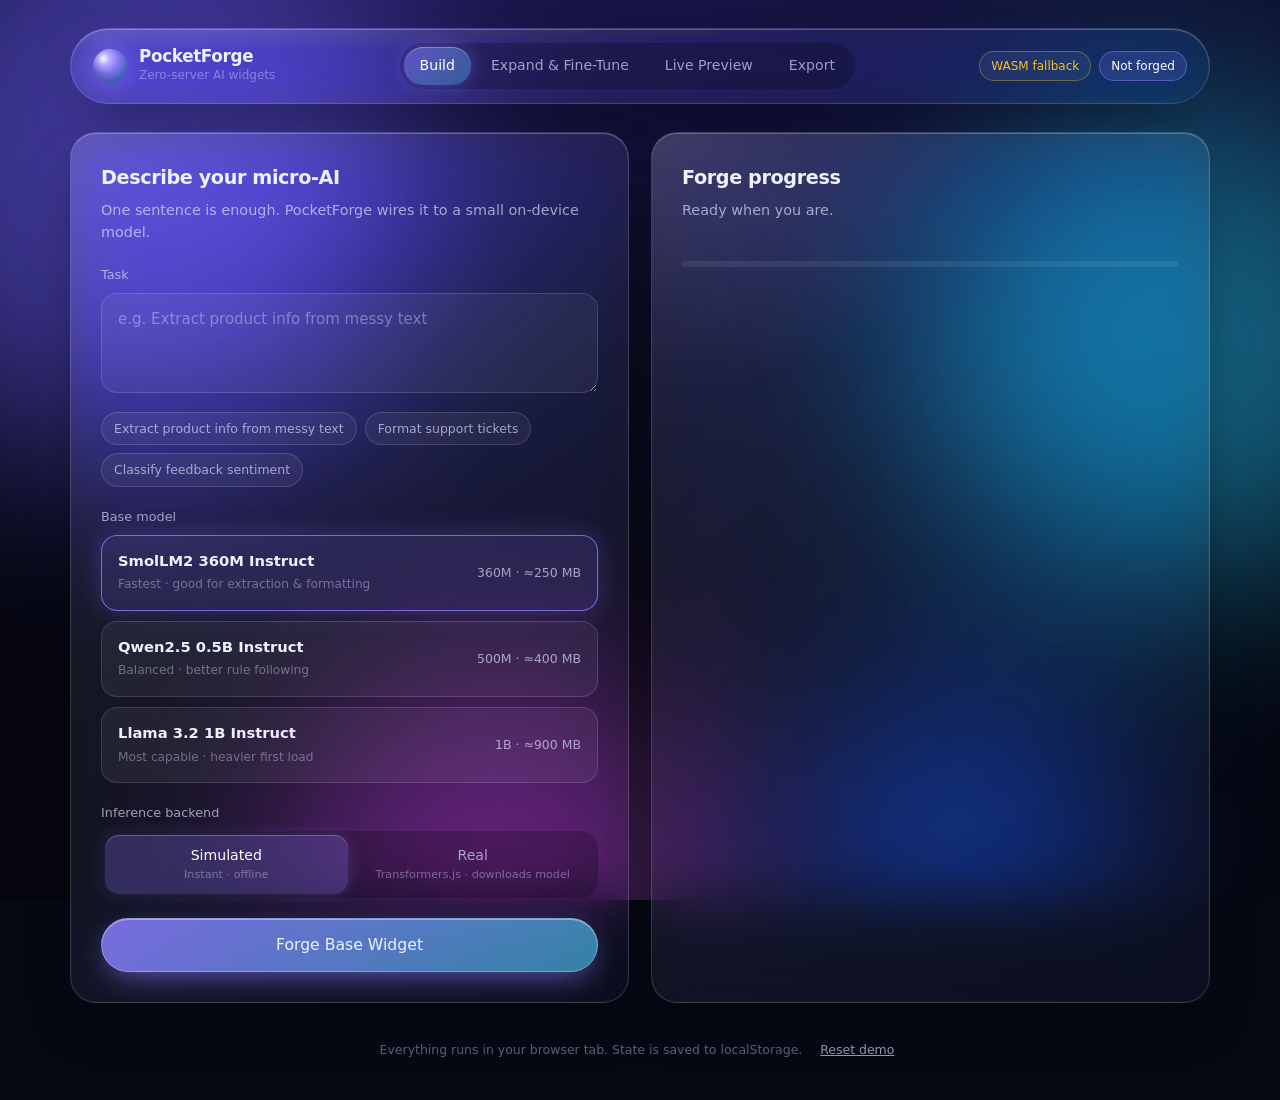
==== index.html @ ac2bffb1 "Auto-teach starter packs, self-test harness and refine loop Co-Authored-By: Claude Sonnet 5.5 <norep" ====
<!doctype html>
<html lang="en">
<head>
  <meta charset="utf-8">
  <meta name="viewport" content="width=device-width, initial-scale=1">
  <title>PocketForge</title>
  <meta name="description" content="Forge tiny in-browser AI widgets. No server, no API keys.">
  <link rel="stylesheet" href="styles.css">
</head>
<body>
  <!-- Ambient liquid background (pure CSS, sits behind every glass panel) -->
  <div class="ambient" aria-hidden="true"><i></i><i></i><i></i><i></i></div>

  <div class="shell">
    <!-- ───────────── Header ───────────── -->
    <header class="topbar glass">
      <div class="brand">
        <span class="orb" aria-hidden="true"></span>
        <div>
          <h1>PocketForge</h1>
          <p>Zero-server AI widgets</p>
        </div>
      </div>

      <nav class="tabs" role="tablist" aria-label="Sections">
        <button role="tab" data-tab="build"   aria-selected="true">Build</button>
        <button role="tab" data-tab="expand"  aria-selected="false">Expand &amp; Fine-Tune</button>
        <button role="tab" data-tab="preview" aria-selected="false">Live Preview</button>
        <button role="tab" data-tab="export"  aria-selected="false">Export</button>
      </nav>

      <div class="status">
        <span class="chip" id="hw-chip" title="Detected inference hardware">Detecting…</span>
        <span class="chip chip-ver" id="ver-chip">Not forged</span>
      </div>
    </header>

    <main>
      <!-- ───────────── 1 · BUILD ───────────── -->
      <section id="tab-build" class="panel" role="tabpanel">
        <div class="grid two">
          <div class="glass card">
            <h2>Describe your micro-AI</h2>
            <p class="sub">One sentence is enough. PocketForge wires it to a small on-device model.</p>

            <label class="field">
              <span>Task</span>
              <textarea id="task" rows="3" placeholder="e.g. Extract product info from messy text"></textarea>
            </label>
            <div class="chips" id="task-presets"></div>

            <div class="field">
              <span>Base model</span>
              <div class="model-list" id="model-list"></div>
            </div>

            <div class="field">
              <span>Inference backend</span>
              <div class="seg" id="backend-seg" role="radiogroup" aria-label="Inference backend">
                <button role="radio" data-backend="sim">Simulated<small>Instant · offline</small></button>
                <button role="radio" data-backend="real">Real<small>Transformers.js · downloads model</small></button>
              </div>
            </div>

            <button class="btn primary big" id="forge-btn">Forge Base Widget</button>
          </div>

          <div class="glass card">
            <h2>Forge progress</h2>
            <p class="sub" id="forge-sub">Ready when you are.</p>
            <ol class="steps" id="forge-steps"></ol>
            <div class="bar" aria-hidden="true"><i id="forge-bar"></i></div>
            <pre class="log" id="forge-log" aria-live="polite"></pre>
          </div>
        </div>
      </section>

      <!-- ───────────── 2 · EXPAND ───────────── -->
      <section id="tab-expand" class="panel" role="tabpanel" hidden>
        <div class="grid two">
          <div class="glass card">
            <h2>Expand &amp; Fine-Tune Model</h2>
            <p class="sub">Teach your widget new behavior. Your data is genuinely used: as learned patterns in Simulated mode, and as few-shot context in Real mode.</p>

            <label class="field">
              <span>Training examples <em>one per line: <code>input =&gt; output</code>, or paste a JSON array</em></span>
              <textarea id="ex-text" rows="6" placeholder="Order #4821 broke on arrival, please refund =&gt; {&quot;priority&quot;:&quot;high&quot;,&quot;category&quot;:&quot;billing&quot;}"></textarea>
            </label>

            <div class="row">
              <label class="btn ghost" for="ex-file">Upload JSON / CSV</label>
              <input id="ex-file" type="file" accept=".json,.csv,.txt" hidden>
              <button class="btn ghost" id="ex-sample">Insert sample</button>
            </div>

            <label class="field">
              <span>Behavior rules <em>one per line</em></span>
              <textarea id="rules-text" rows="3" placeholder="Always include a confidence score&#10;Redact phone numbers"></textarea>
            </label>
            <p class="hint">Simulated mode understands: <em>bullet/list</em>, <em>uppercase</em>, <em>compact</em>, <em>redact</em>, <em>confidence</em>. Real mode reads any plain-English rule.</p>

            <button class="btn primary big" id="patch-btn">Update &amp; Patch Model</button>
            <p class="hint" id="patch-lock" hidden>Forge a base widget first.</p>
          </div>

          <div class="stack">
            <div class="glass card">
              <h2>Patch progress</h2>
              <ol class="steps" id="patch-steps"></ol>
              <div class="loss">
                <div class="loss-head"><span>Adapter loss</span><em>simulated</em></div>
                <svg viewBox="0 0 300 70" preserveAspectRatio="none" aria-hidden="true">
                  <defs><linearGradient id="lg" x1="0" x2="1"><stop offset="0" stop-color="#8b7bff"/><stop offset="1" stop-color="#4fd1ff"/></linearGradient></defs>
                  <polyline id="loss-line" fill="none" stroke="url(#lg)" stroke-width="2" stroke-linecap="round" stroke-linejoin="round" points=""/>
                </svg>
              </div>
            </div>

            <div class="glass card">
              <div class="card-head">
                <div><h2>Self-test</h2><p class="sub" id="test-sub">Forge a widget to run tests.</p></div>
                <button class="btn ghost" id="test-btn">Run tests</button>
              </div>
              <div class="score"><b id="score-num">—</b><div class="bar"><i id="score-bar"></i></div></div>
              <ul class="list tests" id="test-list"></ul>
              <button class="btn ghost" id="fix-btn" hidden>Copy failures into examples</button>
            </div>

            <div class="glass card">
              <h2>Bundle knowledge</h2>
              <div class="counts"><div><b id="n-ex">0</b><span>examples</span></div><div><b id="n-rules">0</b><span>rules</span></div><div><b id="n-ver">—</b><span>version</span></div></div>
              <ul class="list" id="knowledge-list"></ul>
              <h3>Version history</h3>
              <ul class="list history" id="history-list"></ul>
            </div>
          </div>
        </div>
      </section>

      <!-- ───────────── 3 · PREVIEW ───────────── -->
      <section id="tab-preview" class="panel" role="tabpanel" hidden>
        <div class="glass chat">
          <div class="chat-head">
            <div>
              <h2>Live preview</h2>
              <p class="sub" id="chat-sub">Forge a widget to start testing.</p>
            </div>
            <div class="seg small" id="run-as" role="radiogroup" aria-label="Model version to run">
              <button role="radio" data-as="current" aria-checked="true">Current</button>
              <button role="radio" data-as="base" aria-checked="false">Untrained</button>
            </div>
          </div>
          <div class="msgs" id="msgs" aria-live="polite"></div>
          <div class="chips" id="sample-inputs"></div>
          <form class="composer" id="composer">
            <textarea id="chat-input" rows="2" placeholder="Paste some input…"></textarea>
            <button class="btn primary" id="send-btn" type="submit">Run</button>
          </form>
        </div>
      </section>

      <!-- ───────────── 4 · EXPORT ───────────── -->
      <section id="tab-export" class="panel" role="tabpanel" hidden>
        <div class="grid two wide-left">
          <div class="glass card">
            <div class="card-head">
              <div><h2>Embed snippet</h2><p class="sub">Paste into any HTML page. Self-contained, no build step.</p></div>
              <button class="btn ghost" id="copy-btn">Copy</button>
            </div>
            <pre class="code"><code id="snippet">Forge a widget to generate your snippet.</code></pre>
          </div>

          <div class="stack">
            <div class="glass card">
              <h2>Fallback router</h2>
              <p class="sub">Picked at runtime, in this order.</p>
              <ol class="route">
                <li><b>WebGPU</b><span>q4 weights · fastest</span></li>
                <li><b>WASM (CPU)</b><span>q8 weights · works everywhere modern</span></li>
                <li><b>Rule fallback</b><span>nearest-example match · no model</span></li>
              </ol>
            </div>
            <div class="glass card">
              <h2>Download assets</h2>
              <div class="dl">
                <button class="btn ghost" data-dl="manifest">Bundle manifest <small>.json</small></button>
                <button class="btn ghost" data-dl="adapter">Adapter shard <small>.json</small></button>
                <button class="btn ghost" data-dl="widget">Standalone widget <small>.html</small></button>
              </div>
              <h3>Base model (.onnx)</h3>
              <p class="hint" id="onnx-note">The ONNX weights are hundreds of MB and live on Hugging Face, so this demo links them instead of faking a file.</p>
              <pre class="code small"><code id="onnx-cmd"></code></pre>
              <a class="link" id="onnx-link" target="_blank" rel="noopener">Browse model files ↗</a>
            </div>
          </div>
        </div>
      </section>
    </main>

    <footer class="foot">Everything runs in your browser tab. State is saved to localStorage.
      <button class="linkbtn" id="reset-btn">Reset demo</button></footer>
  </div>

  <div class="toasts" id="toasts" aria-live="polite"></div>

  <!-- Classic scripts (not ES modules) so the page also works when opened via file:// -->
  <script src="js/store.js"></script>
  <script src="js/models.js"></script>
  <script src="js/engine.js"></script>
  <script src="js/starter.js"></script>
  <script src="js/tester.js"></script>
  <script src="js/trainer.js"></script>
  <script src="js/exporter.js"></script>
  <script src="js/ui.js"></script>
</body>
</html>
---- styles.css ----
/* ==========================================================================
   PocketForge · Liquid Glass theme
   Layers: ambient gradient blobs → glass panels (blur + specular edge) → content
   ========================================================================== */
:root{
  --bg:#060814; --text:#eef0ff; --muted:rgba(226,230,255,.66); --faint:rgba(226,230,255,.4);
  --stroke:rgba(255,255,255,.14); --field:rgba(255,255,255,.055);
  --accent:#8b7bff; --accent2:#4fd1ff; --ok:#5eead4; --warn:#fbbf24; --danger:#fb7185;
  --r:26px; --ease:cubic-bezier(.2,.8,.2,1);
}
*{box-sizing:border-box;margin:0}
html{color-scheme:dark}
body{
  font:15px/1.55 Inter,ui-sans-serif,system-ui,-apple-system,"Segoe UI",Roboto,sans-serif;
  color:var(--text);background:var(--bg);min-height:100vh;overflow-x:hidden;-webkit-font-smoothing:antialiased;
}
h1,h2,h3{font-weight:600;letter-spacing:-.02em}
h2{font-size:1.2rem}
h3{font-size:.8rem;text-transform:uppercase;letter-spacing:.08em;color:var(--faint);margin:22px 0 10px;font-weight:600}
code{font-family:ui-monospace,SFMono-Regular,Menlo,Consolas,monospace;font-size:.85em}
[hidden]{display:none!important}

/* ── Ambient background ───────────────────────────────────────────────── */
.ambient{position:fixed;inset:0;z-index:-1;overflow:hidden;
  background:radial-gradient(120% 90% at 50% -10%,#1b1650 0%,#0a0c22 55%,#05060f 100%)}
.ambient i{position:absolute;border-radius:50%;filter:blur(100px);opacity:.5;animation:drift 28s ease-in-out infinite alternate}
.ambient i:nth-child(1){width:46vmax;height:46vmax;left:-12vmax;top:-10vmax;background:#6d5dfc}
.ambient i:nth-child(2){width:38vmax;height:38vmax;right:-10vmax;top:8vmax;background:#1fb6e0;animation-delay:-8s}
.ambient i:nth-child(3){width:34vmax;height:34vmax;left:22vw;bottom:-16vmax;background:#c04fd6;animation-delay:-15s;opacity:.38}
.ambient i:nth-child(4){width:26vmax;height:26vmax;right:12vw;bottom:-8vmax;background:#2f6bff;animation-delay:-21s;opacity:.35}
@keyframes drift{to{transform:translate3d(6vw,4vh,0) scale(1.12)}}

/* ── Glass primitive ──────────────────────────────────────────────────── */
.glass{
  position:relative;border:1px solid var(--stroke);border-radius:var(--r);
  background:linear-gradient(145deg,rgba(255,255,255,.1),rgba(255,255,255,.03));
  -webkit-backdrop-filter:blur(28px) saturate(170%);backdrop-filter:blur(28px) saturate(170%);
  box-shadow:0 24px 60px -24px rgba(0,0,0,.65),inset 0 1px 0 rgba(255,255,255,.24),inset 0 0 0 1px rgba(255,255,255,.025);
}
.glass::before{ /* soft specular highlight on the top-left edge */
  content:"";position:absolute;inset:0;border-radius:inherit;pointer-events:none;
  background:radial-gradient(120% 55% at 0% 0%,rgba(255,255,255,.1),transparent 55%);
}

/* ── Layout ───────────────────────────────────────────────────────────── */
.shell{max-width:1180px;margin:0 auto;padding:28px 20px 40px}
.topbar{display:flex;align-items:center;gap:24px;padding:14px 22px;margin-bottom:28px;border-radius:999px;flex-wrap:wrap}
.brand{display:flex;align-items:center;gap:12px}
.brand h1{font-size:1.05rem;line-height:1.1}
.brand p{font-size:.75rem;color:var(--faint)}
.orb{width:34px;height:34px;border-radius:50%;
  background:radial-gradient(circle at 30% 28%,#fff 0,#b9b0ff 18%,#8b7bff 45%,#2a8fd6 100%);
  box-shadow:0 0 24px rgba(139,123,255,.7),inset 0 -6px 12px rgba(0,0,30,.35)}
.tabs{display:flex;gap:4px;padding:4px;border-radius:999px;background:rgba(0,0,0,.22);margin:0 auto}
.tabs button{border:0;background:none;color:var(--muted);padding:8px 16px;border-radius:999px;font:inherit;font-size:.88rem;cursor:pointer;transition:.25s var(--ease);white-space:nowrap}
.tabs button:hover{color:var(--text)}
.tabs button[aria-selected=true]{color:#fff;background:linear-gradient(135deg,rgba(139,123,255,.55),rgba(79,209,255,.35));box-shadow:0 0 18px rgba(139,123,255,.35),inset 0 1px 0 rgba(255,255,255,.3)}
.status{display:flex;gap:8px}
.chip{font-size:.75rem;padding:5px 11px;border-radius:999px;border:1px solid var(--stroke);background:var(--field);color:var(--muted)}
.chip.ok{color:var(--ok);border-color:rgba(94,234,212,.35)}
.chip.warn{color:var(--warn);border-color:rgba(251,191,36,.35)}
.chip-ver{color:#fff;border-color:rgba(139,123,255,.5);background:rgba(139,123,255,.18)}

.panel{animation:rise .5s var(--ease)}
@keyframes rise{from{opacity:0;transform:translateY(10px)}}
.grid{display:grid;gap:22px}
.grid.two{grid-template-columns:repeat(2,minmax(0,1fr))}
.grid>*,.stack>*{min-width:0}
.grid.two.wide-left{grid-template-columns:minmax(0,1.35fr) minmax(0,1fr)}
.stack{display:flex;flex-direction:column;gap:22px}
.card{padding:30px}
.card-head{display:flex;justify-content:space-between;gap:16px;align-items:flex-start;margin-bottom:6px}
.sub{color:var(--muted);font-size:.9rem;margin:6px 0 22px}
.hint{color:var(--faint);font-size:.78rem;margin:-6px 0 18px}
.hint em{font-style:normal;color:var(--muted)}

/* ── Form controls ────────────────────────────────────────────────────── */
.field{display:block;margin-bottom:20px}
.field>span{display:block;font-size:.8rem;font-weight:500;color:var(--muted);margin-bottom:8px}
.field>span em{font-style:normal;color:var(--faint);font-weight:400;margin-left:6px}
textarea,input[type=text]{
  width:100%;resize:vertical;padding:14px 16px;border-radius:16px;border:1px solid var(--stroke);
  background:var(--field);color:var(--text);font:inherit;outline:none;transition:.25s var(--ease)}
textarea::placeholder{color:var(--faint)}
textarea:focus{border-color:rgba(139,123,255,.7);box-shadow:0 0 0 4px rgba(139,123,255,.16),0 0 24px rgba(139,123,255,.2)}
.chips{display:flex;flex-wrap:wrap;gap:8px;margin:-8px 0 20px}
.chips button{border:1px solid var(--stroke);background:var(--field);color:var(--muted);font:inherit;font-size:.78rem;padding:6px 12px;border-radius:999px;cursor:pointer;transition:.2s var(--ease)}
.chips button:hover{color:#fff;border-color:rgba(139,123,255,.6);transform:translateY(-1px)}
.row{display:flex;gap:10px;margin-bottom:20px;flex-wrap:wrap}

.btn{display:inline-flex;align-items:center;justify-content:center;gap:8px;border:1px solid var(--stroke);border-radius:999px;padding:10px 20px;font:inherit;font-size:.9rem;font-weight:500;color:var(--text);cursor:pointer;background:var(--field);transition:.25s var(--ease)}
.btn:hover{transform:translateY(-1px);border-color:rgba(255,255,255,.3)}
.btn:disabled{opacity:.45;cursor:not-allowed;transform:none}
.btn.primary{border-color:rgba(255,255,255,.28);background:linear-gradient(135deg,rgba(139,123,255,.85),rgba(79,209,255,.6));box-shadow:0 10px 30px -8px rgba(139,123,255,.7),inset 0 1px 0 rgba(255,255,255,.4)}
.btn.primary:hover:not(:disabled){box-shadow:0 14px 38px -8px rgba(139,123,255,.9),inset 0 1px 0 rgba(255,255,255,.5)}
.btn.big{width:100%;padding:14px;font-size:.98rem}
.btn small{color:var(--faint);font-size:.75rem}
.linkbtn{background:none;border:0;color:var(--muted);font:inherit;text-decoration:underline;cursor:pointer;margin-left:8px}
.link{color:var(--accent2);font-size:.85rem;text-decoration:none}

/* Model cards (radio-style) */
.model-list{display:grid;gap:10px}
.model{display:flex;justify-content:space-between;gap:12px;align-items:center;text-align:left;padding:14px 16px;border-radius:16px;border:1px solid var(--stroke);background:var(--field);color:inherit;font:inherit;cursor:pointer;transition:.25s var(--ease)}
.model:hover{border-color:rgba(255,255,255,.3)}
.model[aria-checked=true]{border-color:rgba(139,123,255,.8);background:rgba(139,123,255,.14);box-shadow:0 0 24px rgba(139,123,255,.25)}
.model b{display:block;font-weight:600;font-size:.92rem}
.model span{font-size:.76rem;color:var(--faint)}
.model .size{font-size:.78rem;color:var(--muted);white-space:nowrap}

/* Segmented control */
.seg{display:grid;grid-template-columns:1fr 1fr;gap:4px;padding:4px;border-radius:18px;background:rgba(0,0,0,.22)}
.seg button{border:0;background:none;color:var(--muted);padding:10px 12px;border-radius:14px;font:inherit;font-size:.88rem;cursor:pointer;transition:.25s var(--ease);text-align:center}
.seg button small{display:block;font-size:.7rem;color:var(--faint)}
.seg button[aria-checked=true]{color:#fff;background:rgba(139,123,255,.28);box-shadow:inset 0 1px 0 rgba(255,255,255,.25),0 0 16px rgba(139,123,255,.25)}
.seg.small{display:inline-grid;border-radius:999px}.seg.small button{padding:7px 14px;border-radius:999px;font-size:.8rem}

/* ── Stepper / progress visualizer ────────────────────────────────────── */
.steps{list-style:none;padding:0;display:flex;flex-direction:column;gap:4px}
.steps li{display:grid;grid-template-columns:28px 1fr;gap:14px;padding:10px 0;opacity:.45;transition:.4s var(--ease);position:relative}
.steps li::after{content:"";position:absolute;left:13px;top:38px;bottom:-8px;width:2px;background:var(--stroke)}
.steps li:last-child::after{display:none}
.steps .dot{width:28px;height:28px;border-radius:50%;border:1.5px solid var(--stroke);display:grid;place-items:center;font-size:.72rem;color:var(--faint);background:var(--field);position:relative}
.steps b{display:block;font-weight:500;font-size:.92rem}
.steps span{font-size:.78rem;color:var(--faint)}
.steps li.active{opacity:1}
.steps li.active .dot{border-color:transparent;background:conic-gradient(from 0deg,var(--accent),var(--accent2),transparent 70%);animation:spin 1s linear infinite;box-shadow:0 0 18px rgba(139,123,255,.7)}
.steps li.active .dot{font-size:0}
.steps li.active .dot::after{content:"";position:absolute;inset:3px;border-radius:50%;background:#14163a}
.steps li.done{opacity:1}
.steps li.done .dot{background:rgba(94,234,212,.15);border-color:rgba(94,234,212,.6);color:var(--ok)}
.steps li.done .dot{font-size:0}
.steps li.done .dot::before{content:"✓";font-size:.8rem}
.steps li.fail .dot{border-color:var(--danger);color:var(--danger)}
@keyframes spin{to{transform:rotate(1turn)}}
.bar{height:6px;border-radius:99px;background:rgba(255,255,255,.08);overflow:hidden;margin:18px 0 12px}
.bar i{display:block;height:100%;width:0;border-radius:inherit;background:linear-gradient(90deg,var(--accent),var(--accent2));box-shadow:0 0 14px rgba(79,209,255,.6);transition:width .35s var(--ease)}
.log{font:.74rem/1.6 ui-monospace,Menlo,Consolas,monospace;color:var(--faint);max-height:110px;overflow:auto;white-space:pre-wrap}

.loss{margin-top:18px;padding:14px 16px;border-radius:16px;background:rgba(0,0,0,.2)}
.loss-head{display:flex;justify-content:space-between;font-size:.75rem;color:var(--muted);margin-bottom:6px}
.loss-head em{font-style:normal;color:var(--faint)}
.loss svg{width:100%;height:70px;display:block}

.score{display:flex;align-items:center;gap:16px;margin-bottom:14px}
.score b{font-size:1.8rem;font-weight:600;min-width:72px}
.score .bar{flex:1;margin:0}
.tests{max-height:260px;margin-bottom:12px}
.list.tests li{flex-direction:column;align-items:stretch;justify-content:flex-start;gap:2px}
.tests .row1{display:flex;gap:8px;align-items:flex-start;text-align:left}
.tests .ok{color:var(--ok)}.tests .no{color:var(--danger)}
.tests small{color:var(--faint);font-size:.72rem;word-break:break-all;white-space:normal}
.counts{display:grid;grid-template-columns:repeat(3,1fr);gap:10px;margin-bottom:8px}
.counts div{padding:14px;border-radius:16px;background:rgba(0,0,0,.2);text-align:center}
.counts b{display:block;font-size:1.4rem;font-weight:600}
.counts span{font-size:.72rem;color:var(--faint)}
.list{list-style:none;padding:0;display:flex;flex-direction:column;gap:6px;max-height:200px;overflow:auto}
.list li{display:flex;justify-content:space-between;gap:10px;align-items:center;padding:8px 12px;border-radius:12px;background:rgba(255,255,255,.04);font-size:.8rem;color:var(--muted)}
.list li span{overflow:hidden;text-overflow:ellipsis;white-space:nowrap}
.list li button{border:0;background:none;color:var(--faint);cursor:pointer;font-size:1rem}
.list li button:hover{color:var(--danger)}
.list .empty{color:var(--faint);background:none;padding-left:0}
.history li b{color:#fff;font-weight:500;margin-right:8px}

/* ── Chat / live preview ──────────────────────────────────────────────── */
.chat{padding:28px;max-width:860px;margin:0 auto}
.chat-head{display:flex;justify-content:space-between;gap:16px;align-items:flex-start;flex-wrap:wrap}
.msgs{min-height:260px;max-height:48vh;overflow:auto;display:flex;flex-direction:column;gap:14px;padding:8px 2px 16px}
.msg{max-width:88%;padding:12px 16px;border-radius:20px;white-space:pre-wrap;word-break:break-word;font-size:.9rem;animation:rise .35s var(--ease)}
.msg.user{align-self:flex-end;background:linear-gradient(135deg,rgba(139,123,255,.55),rgba(79,209,255,.35));border-bottom-right-radius:6px}
.msg.bot{align-self:flex-start;background:rgba(255,255,255,.07);border:1px solid var(--stroke);border-bottom-left-radius:6px;font-family:ui-monospace,Menlo,Consolas,monospace;font-size:.82rem}
.msg .meta{display:block;margin-top:8px;font:.7rem Inter,system-ui,sans-serif;color:var(--faint)}
.msg.sys{align-self:center;color:var(--faint);font-size:.8rem;background:none;text-align:center}
.typing{display:inline-flex;gap:4px}.typing i{width:6px;height:6px;border-radius:50%;background:var(--muted);animation:blink 1s infinite}
.typing i:nth-child(2){animation-delay:.15s}.typing i:nth-child(3){animation-delay:.3s}
@keyframes blink{0%,80%,100%{opacity:.25}40%{opacity:1}}
.composer{display:flex;gap:12px;align-items:flex-end;margin-top:6px}
.composer textarea{resize:none}
.composer .btn{height:48px;padding:0 26px}

/* ── Export ───────────────────────────────────────────────────────────── */
.code{background:rgba(0,0,0,.35);border:1px solid var(--stroke);border-radius:18px;padding:18px;overflow:auto;max-height:560px;font-size:.76rem;line-height:1.6;color:#c9cdf5}
.code.small{max-height:none;margin:8px 0 12px;padding:12px 14px;white-space:pre-wrap;word-break:break-all}
.route{list-style:none;padding:0;display:flex;flex-direction:column;gap:8px;counter-reset:r}
.route li{counter-increment:r;display:flex;align-items:center;gap:12px;padding:10px 14px;border-radius:14px;background:rgba(255,255,255,.04)}
.route li::before{content:counter(r);width:22px;height:22px;border-radius:50%;display:grid;place-items:center;font-size:.72rem;background:rgba(139,123,255,.25)}
.route b{font-weight:500;font-size:.88rem}.route span{margin-left:auto;font-size:.74rem;color:var(--faint)}
.dl{display:flex;flex-direction:column;gap:8px}.dl .btn{justify-content:space-between;border-radius:16px}

.foot{text-align:center;color:var(--faint);font-size:.78rem;margin-top:36px}

/* Toasts */
.toasts{position:fixed;right:20px;bottom:20px;display:flex;flex-direction:column;gap:10px;z-index:10}
.toast{padding:12px 18px;border-radius:16px;border:1px solid var(--stroke);background:rgba(20,22,58,.75);-webkit-backdrop-filter:blur(20px);backdrop-filter:blur(20px);font-size:.85rem;animation:rise .3s var(--ease);max-width:340px}
.toast.err{border-color:rgba(251,113,133,.5)}

/* ── Responsive & motion ──────────────────────────────────────────────── */
@media (max-width:860px){
  .grid.two,.grid.two.wide-left{grid-template-columns:minmax(0,1fr)}
  .topbar{border-radius:28px;justify-content:center}.tabs{order:3;width:100%;overflow-x:auto}
  .card{padding:22px}
}
@media (prefers-reduced-motion:reduce){*{animation:none!important;transition:none!important}}
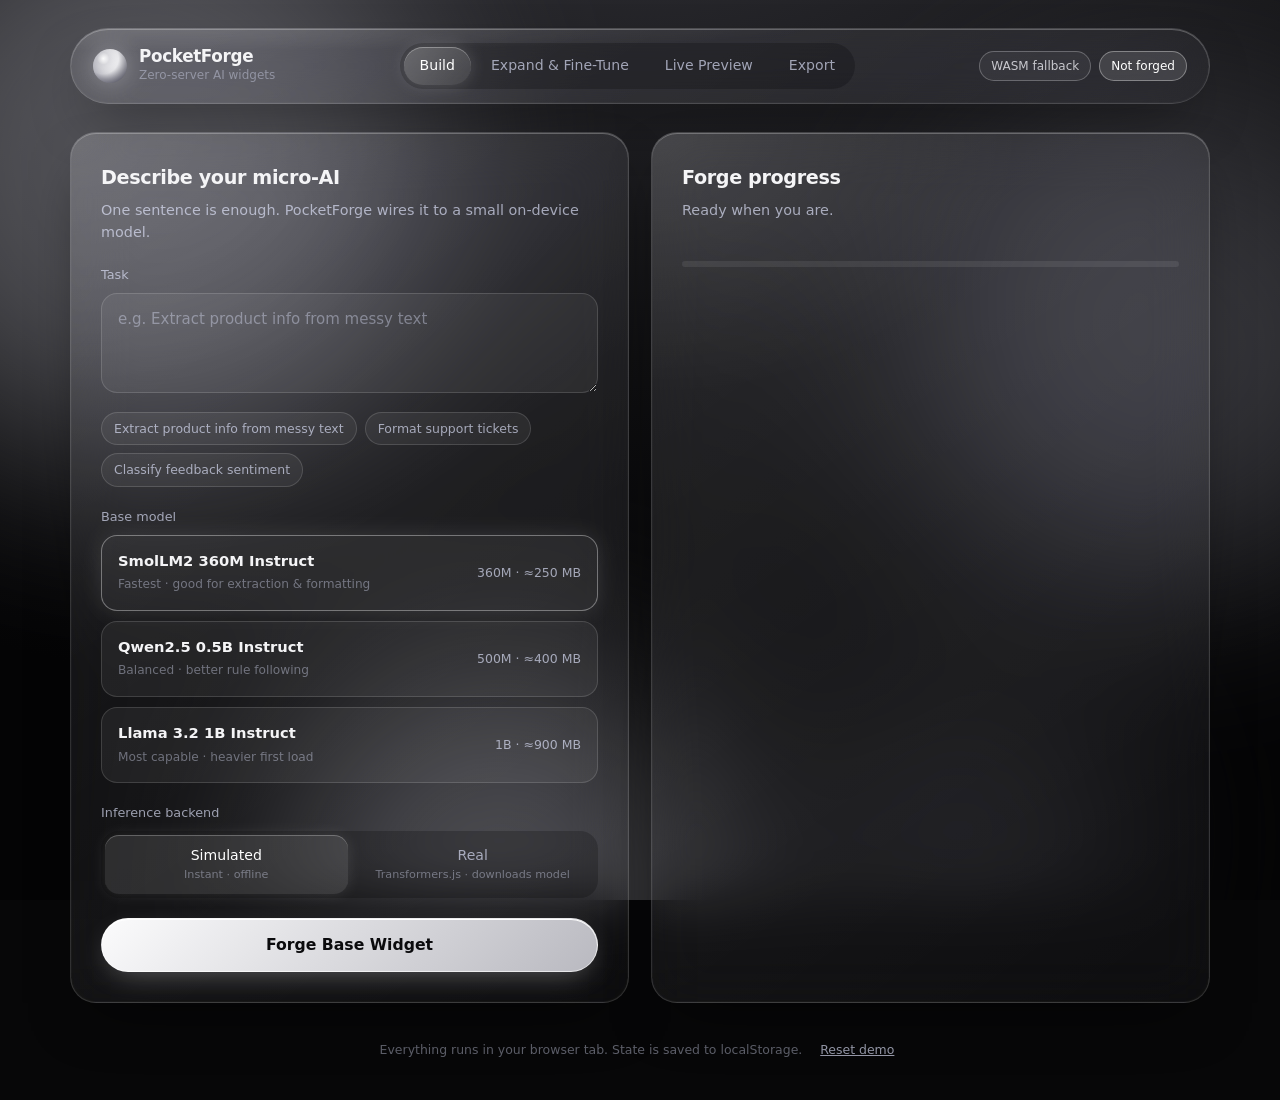
==== commit 725fc418: "Monochrome black/grey/white liquid glass theme Co-Authored-By: Claude Sonnet 5.5 <noreply@anthropic." ====
--- a/index.html
+++ b/index.html
@@ -110,7 +110,7 @@
               <div class="loss">
                 <div class="loss-head"><span>Adapter loss</span><em>simulated</em></div>
                 <svg viewBox="0 0 300 70" preserveAspectRatio="none" aria-hidden="true">
-                  <defs><linearGradient id="lg" x1="0" x2="1"><stop offset="0" stop-color="#8b7bff"/><stop offset="1" stop-color="#4fd1ff"/></linearGradient></defs>
+                  <defs><linearGradient id="lg" x1="0" x2="1"><stop offset="0" stop-color="#ffffff"/><stop offset="1" stop-color="#8a8a92"/></linearGradient></defs>
                   <polyline id="loss-line" fill="none" stroke="url(#lg)" stroke-width="2" stroke-linecap="round" stroke-linejoin="round" points=""/>
                 </svg>
               </div>
--- a/styles.css
+++ b/styles.css
@@ -3,9 +3,9 @@
    Layers: ambient gradient blobs → glass panels (blur + specular edge) → content
    ========================================================================== */
 :root{
-  --bg:#060814; --text:#eef0ff; --muted:rgba(226,230,255,.66); --faint:rgba(226,230,255,.4);
+  --bg:#070708; --text:#f4f4f6; --muted:rgba(226,230,255,.66); --faint:rgba(226,230,255,.4);
   --stroke:rgba(255,255,255,.14); --field:rgba(255,255,255,.055);
-  --accent:#8b7bff; --accent2:#4fd1ff; --ok:#5eead4; --warn:#fbbf24; --danger:#fb7185;
+  --accent:#f2f2f4; --accent2:#9a9aa2; --ok:#e6e6ea; --warn:#c8c8ce; --danger:#b0b0b8;
   --r:26px; --ease:cubic-bezier(.2,.8,.2,1);
 }
 *{box-sizing:border-box;margin:0}
@@ -22,12 +22,12 @@
 
 /* ── Ambient background ───────────────────────────────────────────────── */
 .ambient{position:fixed;inset:0;z-index:-1;overflow:hidden;
-  background:radial-gradient(120% 90% at 50% -10%,#1b1650 0%,#0a0c22 55%,#05060f 100%)}
+  background:radial-gradient(120% 90% at 50% -10%,#2b2b30 0%,#111113 55%,#040405 100%)}
 .ambient i{position:absolute;border-radius:50%;filter:blur(100px);opacity:.5;animation:drift 28s ease-in-out infinite alternate}
-.ambient i:nth-child(1){width:46vmax;height:46vmax;left:-12vmax;top:-10vmax;background:#6d5dfc}
-.ambient i:nth-child(2){width:38vmax;height:38vmax;right:-10vmax;top:8vmax;background:#1fb6e0;animation-delay:-8s}
-.ambient i:nth-child(3){width:34vmax;height:34vmax;left:22vw;bottom:-16vmax;background:#c04fd6;animation-delay:-15s;opacity:.38}
-.ambient i:nth-child(4){width:26vmax;height:26vmax;right:12vw;bottom:-8vmax;background:#2f6bff;animation-delay:-21s;opacity:.35}
+.ambient i:nth-child(1){width:46vmax;height:46vmax;left:-12vmax;top:-10vmax;background:#8c8c94}
+.ambient i:nth-child(2){width:38vmax;height:38vmax;right:-10vmax;top:8vmax;background:#5c5c64;animation-delay:-8s}
+.ambient i:nth-child(3){width:34vmax;height:34vmax;left:22vw;bottom:-16vmax;background:#b4b4bc;animation-delay:-15s;opacity:.38}
+.ambient i:nth-child(4){width:26vmax;height:26vmax;right:12vw;bottom:-8vmax;background:#46464c;animation-delay:-21s;opacity:.35}
 @keyframes drift{to{transform:translate3d(6vw,4vh,0) scale(1.12)}}
 
 /* ── Glass primitive ──────────────────────────────────────────────────── */
@@ -49,17 +49,17 @@
 .brand h1{font-size:1.05rem;line-height:1.1}
 .brand p{font-size:.75rem;color:var(--faint)}
 .orb{width:34px;height:34px;border-radius:50%;
-  background:radial-gradient(circle at 30% 28%,#fff 0,#b9b0ff 18%,#8b7bff 45%,#2a8fd6 100%);
-  box-shadow:0 0 24px rgba(139,123,255,.7),inset 0 -6px 12px rgba(0,0,30,.35)}
+  background:radial-gradient(circle at 30% 28%,#fff 0,#dcdce0 18%,#f2f2f4 45%,#5a5a62 100%);
+  box-shadow:0 0 24px rgba(255,255,255,0.315),inset 0 -6px 12px rgba(0,0,30,.35)}
 .tabs{display:flex;gap:4px;padding:4px;border-radius:999px;background:rgba(0,0,0,.22);margin:0 auto}
 .tabs button{border:0;background:none;color:var(--muted);padding:8px 16px;border-radius:999px;font:inherit;font-size:.88rem;cursor:pointer;transition:.25s var(--ease);white-space:nowrap}
 .tabs button:hover{color:var(--text)}
-.tabs button[aria-selected=true]{color:#fff;background:linear-gradient(135deg,rgba(139,123,255,.55),rgba(79,209,255,.35));box-shadow:0 0 18px rgba(139,123,255,.35),inset 0 1px 0 rgba(255,255,255,.3)}
+.tabs button[aria-selected=true]{color:#fff;background:linear-gradient(135deg,rgba(255,255,255,0.248),rgba(255,255,255,0.105));box-shadow:0 0 18px rgba(255,255,255,0.158),inset 0 1px 0 rgba(255,255,255,.3)}
 .status{display:flex;gap:8px}
 .chip{font-size:.75rem;padding:5px 11px;border-radius:999px;border:1px solid var(--stroke);background:var(--field);color:var(--muted)}
-.chip.ok{color:var(--ok);border-color:rgba(94,234,212,.35)}
-.chip.warn{color:var(--warn);border-color:rgba(251,191,36,.35)}
-.chip-ver{color:#fff;border-color:rgba(139,123,255,.5);background:rgba(139,123,255,.18)}
+.chip.ok{color:var(--ok);border-color:rgba(235,235,240,.35)}
+.chip.warn{color:var(--warn);border-color:rgba(200,200,206,.35)}
+.chip-ver{color:#fff;border-color:rgba(255,255,255,0.225);background:rgba(255,255,255,0.081)}
 
 .panel{animation:rise .5s var(--ease)}
 @keyframes rise{from{opacity:0;transform:translateY(10px)}}
@@ -82,17 +82,17 @@
   width:100%;resize:vertical;padding:14px 16px;border-radius:16px;border:1px solid var(--stroke);
   background:var(--field);color:var(--text);font:inherit;outline:none;transition:.25s var(--ease)}
 textarea::placeholder{color:var(--faint)}
-textarea:focus{border-color:rgba(139,123,255,.7);box-shadow:0 0 0 4px rgba(139,123,255,.16),0 0 24px rgba(139,123,255,.2)}
+textarea:focus{border-color:rgba(255,255,255,0.315);box-shadow:0 0 0 4px rgba(255,255,255,0.072),0 0 24px rgba(255,255,255,0.09)}
 .chips{display:flex;flex-wrap:wrap;gap:8px;margin:-8px 0 20px}
 .chips button{border:1px solid var(--stroke);background:var(--field);color:var(--muted);font:inherit;font-size:.78rem;padding:6px 12px;border-radius:999px;cursor:pointer;transition:.2s var(--ease)}
-.chips button:hover{color:#fff;border-color:rgba(139,123,255,.6);transform:translateY(-1px)}
+.chips button:hover{color:#fff;border-color:rgba(255,255,255,0.27);transform:translateY(-1px)}
 .row{display:flex;gap:10px;margin-bottom:20px;flex-wrap:wrap}
 
 .btn{display:inline-flex;align-items:center;justify-content:center;gap:8px;border:1px solid var(--stroke);border-radius:999px;padding:10px 20px;font:inherit;font-size:.9rem;font-weight:500;color:var(--text);cursor:pointer;background:var(--field);transition:.25s var(--ease)}
 .btn:hover{transform:translateY(-1px);border-color:rgba(255,255,255,.3)}
 .btn:disabled{opacity:.45;cursor:not-allowed;transform:none}
-.btn.primary{border-color:rgba(255,255,255,.28);background:linear-gradient(135deg,rgba(139,123,255,.85),rgba(79,209,255,.6));box-shadow:0 10px 30px -8px rgba(139,123,255,.7),inset 0 1px 0 rgba(255,255,255,.4)}
-.btn.primary:hover:not(:disabled){box-shadow:0 14px 38px -8px rgba(139,123,255,.9),inset 0 1px 0 rgba(255,255,255,.5)}
+.btn.primary{border-color:rgba(255,255,255,.28);background:linear-gradient(135deg,rgba(255,255,255,0.383),rgba(255,255,255,0.18));box-shadow:0 10px 30px -8px rgba(255,255,255,0.315),inset 0 1px 0 rgba(255,255,255,.4)}
+.btn.primary:hover:not(:disabled){box-shadow:0 14px 38px -8px rgba(255,255,255,0.405),inset 0 1px 0 rgba(255,255,255,.5)}
 .btn.big{width:100%;padding:14px;font-size:.98rem}
 .btn small{color:var(--faint);font-size:.75rem}
 .linkbtn{background:none;border:0;color:var(--muted);font:inherit;text-decoration:underline;cursor:pointer;margin-left:8px}
@@ -102,7 +102,7 @@
 .model-list{display:grid;gap:10px}
 .model{display:flex;justify-content:space-between;gap:12px;align-items:center;text-align:left;padding:14px 16px;border-radius:16px;border:1px solid var(--stroke);background:var(--field);color:inherit;font:inherit;cursor:pointer;transition:.25s var(--ease)}
 .model:hover{border-color:rgba(255,255,255,.3)}
-.model[aria-checked=true]{border-color:rgba(139,123,255,.8);background:rgba(139,123,255,.14);box-shadow:0 0 24px rgba(139,123,255,.25)}
+.model[aria-checked=true]{border-color:rgba(255,255,255,0.36);background:rgba(255,255,255,0.063);box-shadow:0 0 24px rgba(255,255,255,0.113)}
 .model b{display:block;font-weight:600;font-size:.92rem}
 .model span{font-size:.76rem;color:var(--faint)}
 .model .size{font-size:.78rem;color:var(--muted);white-space:nowrap}
@@ -111,7 +111,7 @@
 .seg{display:grid;grid-template-columns:1fr 1fr;gap:4px;padding:4px;border-radius:18px;background:rgba(0,0,0,.22)}
 .seg button{border:0;background:none;color:var(--muted);padding:10px 12px;border-radius:14px;font:inherit;font-size:.88rem;cursor:pointer;transition:.25s var(--ease);text-align:center}
 .seg button small{display:block;font-size:.7rem;color:var(--faint)}
-.seg button[aria-checked=true]{color:#fff;background:rgba(139,123,255,.28);box-shadow:inset 0 1px 0 rgba(255,255,255,.25),0 0 16px rgba(139,123,255,.25)}
+.seg button[aria-checked=true]{color:#fff;background:rgba(255,255,255,0.126);box-shadow:inset 0 1px 0 rgba(255,255,255,.25),0 0 16px rgba(255,255,255,0.113)}
 .seg.small{display:inline-grid;border-radius:999px}.seg.small button{padding:7px 14px;border-radius:999px;font-size:.8rem}
 
 /* ── Stepper / progress visualizer ────────────────────────────────────── */
@@ -123,17 +123,17 @@
 .steps b{display:block;font-weight:500;font-size:.92rem}
 .steps span{font-size:.78rem;color:var(--faint)}
 .steps li.active{opacity:1}
-.steps li.active .dot{border-color:transparent;background:conic-gradient(from 0deg,var(--accent),var(--accent2),transparent 70%);animation:spin 1s linear infinite;box-shadow:0 0 18px rgba(139,123,255,.7)}
+.steps li.active .dot{border-color:transparent;background:conic-gradient(from 0deg,var(--accent),var(--accent2),transparent 70%);animation:spin 1s linear infinite;box-shadow:0 0 18px rgba(255,255,255,0.315)}
 .steps li.active .dot{font-size:0}
-.steps li.active .dot::after{content:"";position:absolute;inset:3px;border-radius:50%;background:#14163a}
+.steps li.active .dot::after{content:"";position:absolute;inset:3px;border-radius:50%;background:#17171a}
 .steps li.done{opacity:1}
-.steps li.done .dot{background:rgba(94,234,212,.15);border-color:rgba(94,234,212,.6);color:var(--ok)}
+.steps li.done .dot{background:rgba(235,235,240,.15);border-color:rgba(235,235,240,.6);color:var(--ok)}
 .steps li.done .dot{font-size:0}
 .steps li.done .dot::before{content:"✓";font-size:.8rem}
 .steps li.fail .dot{border-color:var(--danger);color:var(--danger)}
 @keyframes spin{to{transform:rotate(1turn)}}
 .bar{height:6px;border-radius:99px;background:rgba(255,255,255,.08);overflow:hidden;margin:18px 0 12px}
-.bar i{display:block;height:100%;width:0;border-radius:inherit;background:linear-gradient(90deg,var(--accent),var(--accent2));box-shadow:0 0 14px rgba(79,209,255,.6);transition:width .35s var(--ease)}
+.bar i{display:block;height:100%;width:0;border-radius:inherit;background:linear-gradient(90deg,var(--accent),var(--accent2));box-shadow:0 0 14px rgba(255,255,255,0.18);transition:width .35s var(--ease)}
 .log{font:.74rem/1.6 ui-monospace,Menlo,Consolas,monospace;color:var(--faint);max-height:110px;overflow:auto;white-space:pre-wrap}
 
 .loss{margin-top:18px;padding:14px 16px;border-radius:16px;background:rgba(0,0,0,.2)}
@@ -166,7 +166,7 @@
 .chat-head{display:flex;justify-content:space-between;gap:16px;align-items:flex-start;flex-wrap:wrap}
 .msgs{min-height:260px;max-height:48vh;overflow:auto;display:flex;flex-direction:column;gap:14px;padding:8px 2px 16px}
 .msg{max-width:88%;padding:12px 16px;border-radius:20px;white-space:pre-wrap;word-break:break-word;font-size:.9rem;animation:rise .35s var(--ease)}
-.msg.user{align-self:flex-end;background:linear-gradient(135deg,rgba(139,123,255,.55),rgba(79,209,255,.35));border-bottom-right-radius:6px}
+.msg.user{align-self:flex-end;background:linear-gradient(135deg,rgba(255,255,255,0.248),rgba(255,255,255,0.105));border-bottom-right-radius:6px}
 .msg.bot{align-self:flex-start;background:rgba(255,255,255,.07);border:1px solid var(--stroke);border-bottom-left-radius:6px;font-family:ui-monospace,Menlo,Consolas,monospace;font-size:.82rem}
 .msg .meta{display:block;margin-top:8px;font:.7rem Inter,system-ui,sans-serif;color:var(--faint)}
 .msg.sys{align-self:center;color:var(--faint);font-size:.8rem;background:none;text-align:center}
@@ -178,11 +178,11 @@
 .composer .btn{height:48px;padding:0 26px}
 
 /* ── Export ───────────────────────────────────────────────────────────── */
-.code{background:rgba(0,0,0,.35);border:1px solid var(--stroke);border-radius:18px;padding:18px;overflow:auto;max-height:560px;font-size:.76rem;line-height:1.6;color:#c9cdf5}
+.code{background:rgba(0,0,0,.35);border:1px solid var(--stroke);border-radius:18px;padding:18px;overflow:auto;max-height:560px;font-size:.76rem;line-height:1.6;color:#d0d0d6}
 .code.small{max-height:none;margin:8px 0 12px;padding:12px 14px;white-space:pre-wrap;word-break:break-all}
 .route{list-style:none;padding:0;display:flex;flex-direction:column;gap:8px;counter-reset:r}
 .route li{counter-increment:r;display:flex;align-items:center;gap:12px;padding:10px 14px;border-radius:14px;background:rgba(255,255,255,.04)}
-.route li::before{content:counter(r);width:22px;height:22px;border-radius:50%;display:grid;place-items:center;font-size:.72rem;background:rgba(139,123,255,.25)}
+.route li::before{content:counter(r);width:22px;height:22px;border-radius:50%;display:grid;place-items:center;font-size:.72rem;background:rgba(255,255,255,0.113)}
 .route b{font-weight:500;font-size:.88rem}.route span{margin-left:auto;font-size:.74rem;color:var(--faint)}
 .dl{display:flex;flex-direction:column;gap:8px}.dl .btn{justify-content:space-between;border-radius:16px}
 
@@ -190,8 +190,8 @@
 
 /* Toasts */
 .toasts{position:fixed;right:20px;bottom:20px;display:flex;flex-direction:column;gap:10px;z-index:10}
-.toast{padding:12px 18px;border-radius:16px;border:1px solid var(--stroke);background:rgba(20,22,58,.75);-webkit-backdrop-filter:blur(20px);backdrop-filter:blur(20px);font-size:.85rem;animation:rise .3s var(--ease);max-width:340px}
-.toast.err{border-color:rgba(251,113,133,.5)}
+.toast{padding:12px 18px;border-radius:16px;border:1px solid var(--stroke);background:rgba(22,22,26,.82);-webkit-backdrop-filter:blur(20px);backdrop-filter:blur(20px);font-size:.85rem;animation:rise .3s var(--ease);max-width:340px}
+.toast.err{border-color:rgba(176,176,184,.55)}
 
 /* ── Responsive & motion ──────────────────────────────────────────────── */
 @media (max-width:860px){
@@ -200,3 +200,11 @@
   .card{padding:22px}
 }
 @media (prefers-reduced-motion:reduce){*{animation:none!important;transition:none!important}}
+
+/* ── Monochrome overrides: dark text on the light primary button, glass-white selection states ── */
+.btn.primary{color:#0b0b0d;font-weight:600;background:linear-gradient(135deg,#fbfbfc,#b9b9c0);border-color:rgba(255,255,255,.6);box-shadow:0 10px 30px -10px rgba(255,255,255,.35),inset 0 1px 0 #fff}
+.btn.primary:hover:not(:disabled){box-shadow:0 14px 38px -10px rgba(255,255,255,.55),inset 0 1px 0 #fff}
+.msg.user{background:linear-gradient(135deg,rgba(255,255,255,.22),rgba(255,255,255,.1))}
+.chip-ver{background:rgba(255,255,255,.12);border-color:rgba(255,255,255,.35)}
+.steps li.done .dot{background:rgba(255,255,255,.12);border-color:rgba(255,255,255,.55)}
+.steps li.active .dot::after{background:#17171a}
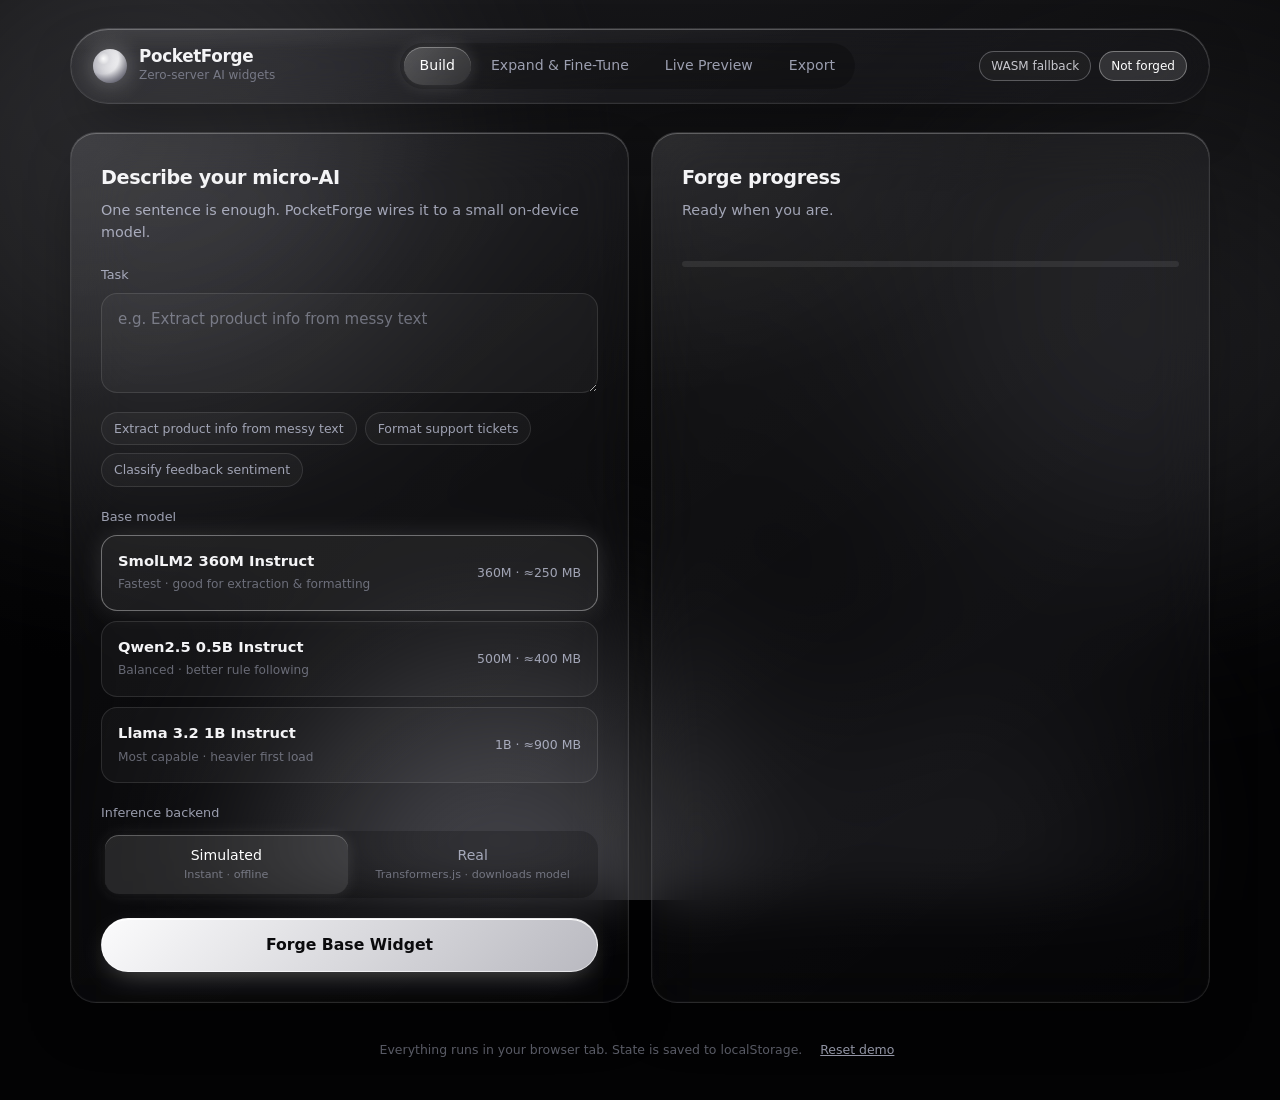
==== commit bcb09c90: "Darker theme, Auto-improve loop, auto re-test after edits Co-Authored-By: Claude Sonnet 5.5 <noreply" ====
--- a/index.html
+++ b/index.html
@@ -119,7 +119,7 @@
             <div class="glass card">
               <div class="card-head">
                 <div><h2>Self-test</h2><p class="sub" id="test-sub">Forge a widget to run tests.</p></div>
-                <button class="btn ghost" id="test-btn">Run tests</button>
+                <div class="btns"><button class="btn ghost" id="test-btn">Run tests</button><button class="btn ghost" id="auto-btn" title="Test, teach the failed cases, retest (up to 3 rounds)">Auto-improve</button></div>
               </div>
               <div class="score"><b id="score-num">—</b><div class="bar"><i id="score-bar"></i></div></div>
               <ul class="list tests" id="test-list"></ul>
--- a/styles.css
+++ b/styles.css
@@ -3,8 +3,8 @@
    Layers: ambient gradient blobs → glass panels (blur + specular edge) → content
    ========================================================================== */
 :root{
-  --bg:#070708; --text:#f4f4f6; --muted:rgba(226,230,255,.66); --faint:rgba(226,230,255,.4);
-  --stroke:rgba(255,255,255,.14); --field:rgba(255,255,255,.055);
+  --bg:#030304; --text:#f4f4f6; --muted:rgba(226,230,255,.66); --faint:rgba(226,230,255,.4);
+  --stroke:rgba(255,255,255,.11); --field:rgba(255,255,255,.035);
   --accent:#f2f2f4; --accent2:#9a9aa2; --ok:#e6e6ea; --warn:#c8c8ce; --danger:#b0b0b8;
   --r:26px; --ease:cubic-bezier(.2,.8,.2,1);
 }
@@ -22,8 +22,8 @@
 
 /* ── Ambient background ───────────────────────────────────────────────── */
 .ambient{position:fixed;inset:0;z-index:-1;overflow:hidden;
-  background:radial-gradient(120% 90% at 50% -10%,#2b2b30 0%,#111113 55%,#040405 100%)}
-.ambient i{position:absolute;border-radius:50%;filter:blur(100px);opacity:.5;animation:drift 28s ease-in-out infinite alternate}
+  background:radial-gradient(120% 90% at 50% -10%,#18181b 0%,#0a0a0b 55%,#020203 100%)}
+.ambient i{position:absolute;border-radius:50%;filter:blur(110px);opacity:.22;animation:drift 28s ease-in-out infinite alternate}
 .ambient i:nth-child(1){width:46vmax;height:46vmax;left:-12vmax;top:-10vmax;background:#8c8c94}
 .ambient i:nth-child(2){width:38vmax;height:38vmax;right:-10vmax;top:8vmax;background:#5c5c64;animation-delay:-8s}
 .ambient i:nth-child(3){width:34vmax;height:34vmax;left:22vw;bottom:-16vmax;background:#b4b4bc;animation-delay:-15s;opacity:.38}
@@ -33,13 +33,13 @@
 /* ── Glass primitive ──────────────────────────────────────────────────── */
 .glass{
   position:relative;border:1px solid var(--stroke);border-radius:var(--r);
-  background:linear-gradient(145deg,rgba(255,255,255,.1),rgba(255,255,255,.03));
+  background:linear-gradient(145deg,rgba(255,255,255,.055),rgba(255,255,255,.012));
   -webkit-backdrop-filter:blur(28px) saturate(170%);backdrop-filter:blur(28px) saturate(170%);
   box-shadow:0 24px 60px -24px rgba(0,0,0,.65),inset 0 1px 0 rgba(255,255,255,.24),inset 0 0 0 1px rgba(255,255,255,.025);
 }
 .glass::before{ /* soft specular highlight on the top-left edge */
   content:"";position:absolute;inset:0;border-radius:inherit;pointer-events:none;
-  background:radial-gradient(120% 55% at 0% 0%,rgba(255,255,255,.1),transparent 55%);
+  background:radial-gradient(120% 55% at 0% 0%,rgba(255,255,255,.07),transparent 55%);
 }
 
 /* ── Layout ───────────────────────────────────────────────────────────── */
@@ -208,3 +208,5 @@
 .chip-ver{background:rgba(255,255,255,.12);border-color:rgba(255,255,255,.35)}
 .steps li.done .dot{background:rgba(255,255,255,.12);border-color:rgba(255,255,255,.55)}
 .steps li.active .dot::after{background:#17171a}
+
+.card-head .btns{display:flex;gap:8px;flex-wrap:wrap;justify-content:flex-end}
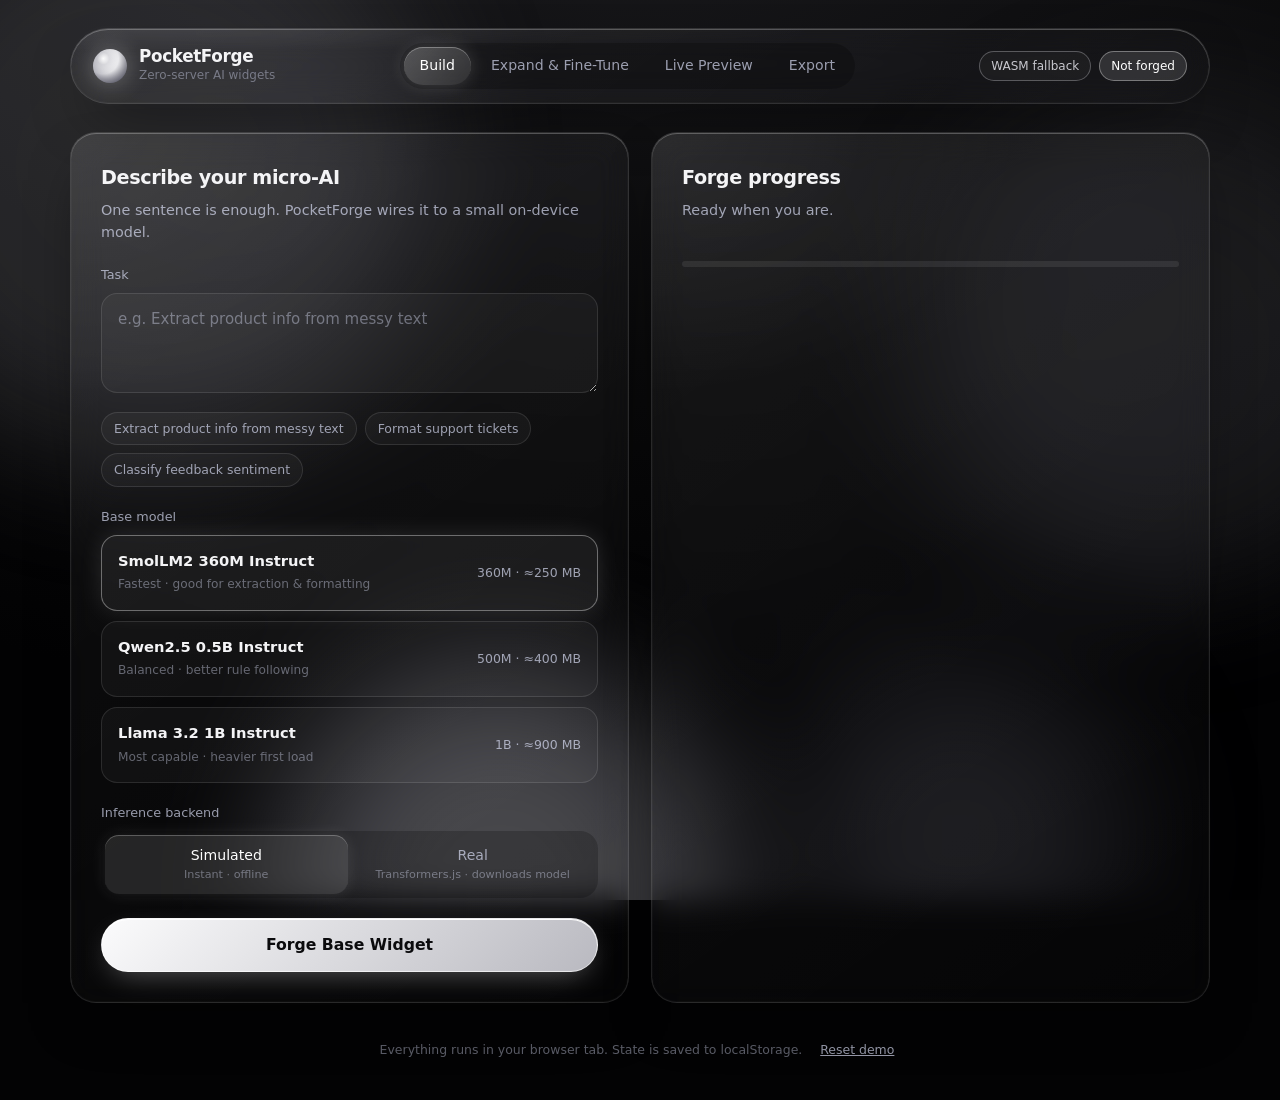
==== commit 3429f6f7: "Issue detection, learn-from-use feedback, and one-shot auto-repair for real mode Co-Authored-By: Cla" ====
--- a/index.html
+++ b/index.html
@@ -206,6 +206,7 @@
   <!-- Classic scripts (not ES modules) so the page also works when opened via file:// -->
   <script src="js/store.js"></script>
   <script src="js/models.js"></script>
+  <script src="js/monitor.js"></script>
   <script src="js/engine.js"></script>
   <script src="js/starter.js"></script>
   <script src="js/tester.js"></script>
--- a/styles.css
+++ b/styles.css
@@ -23,7 +23,7 @@
 /* ── Ambient background ───────────────────────────────────────────────── */
 .ambient{position:fixed;inset:0;z-index:-1;overflow:hidden;
   background:radial-gradient(120% 90% at 50% -10%,#18181b 0%,#0a0a0b 55%,#020203 100%)}
-.ambient i{position:absolute;border-radius:50%;filter:blur(110px);opacity:.22;animation:drift 28s ease-in-out infinite alternate}
+.ambient i{position:absolute;border-radius:50%;filter:blur(70px);opacity:.22;will-change:transform;animation:drift 28s ease-in-out infinite alternate}
 .ambient i:nth-child(1){width:46vmax;height:46vmax;left:-12vmax;top:-10vmax;background:#8c8c94}
 .ambient i:nth-child(2){width:38vmax;height:38vmax;right:-10vmax;top:8vmax;background:#5c5c64;animation-delay:-8s}
 .ambient i:nth-child(3){width:34vmax;height:34vmax;left:22vw;bottom:-16vmax;background:#b4b4bc;animation-delay:-15s;opacity:.38}
@@ -34,7 +34,7 @@
 .glass{
   position:relative;border:1px solid var(--stroke);border-radius:var(--r);
   background:linear-gradient(145deg,rgba(255,255,255,.055),rgba(255,255,255,.012));
-  -webkit-backdrop-filter:blur(28px) saturate(170%);backdrop-filter:blur(28px) saturate(170%);
+  -webkit-backdrop-filter:blur(16px) saturate(150%);backdrop-filter:blur(16px) saturate(150%);
   box-shadow:0 24px 60px -24px rgba(0,0,0,.65),inset 0 1px 0 rgba(255,255,255,.24),inset 0 0 0 1px rgba(255,255,255,.025);
 }
 .glass::before{ /* soft specular highlight on the top-left edge */
@@ -210,3 +210,17 @@
 .steps li.active .dot::after{background:#17171a}
 
 .card-head .btns{display:flex;gap:8px;flex-wrap:wrap;justify-content:flex-end}
+
+/* While the model is generating, stop animating the blurred background so the GPU/CPU goes to inference */
+body.busy .ambient i{animation-play-state:paused}
+
+/* Issue flags + feedback row under each reply */
+.flags{display:flex;flex-wrap:wrap;gap:6px;margin-top:10px}
+.flag{font:.7rem/1.3 Inter,system-ui,sans-serif;padding:4px 10px;border-radius:99px;border:1px solid rgba(255,255,255,.22);background:rgba(255,255,255,.06);color:var(--muted)}
+.flag.warn{border-color:rgba(255,255,255,.5);color:var(--text)}
+.flag.error{border-color:#fff;background:rgba(255,255,255,.2);color:#fff}
+.fb{display:flex;gap:6px;margin-top:10px;flex-wrap:wrap}
+.fb button{font:.72rem Inter,system-ui,sans-serif;padding:5px 12px;border-radius:99px;border:1px solid var(--stroke);background:var(--field);color:var(--muted);cursor:pointer;transition:.2s var(--ease)}
+.fb button:hover:not(:disabled){color:#fff;border-color:rgba(255,255,255,.4)}
+.fb button:disabled{opacity:.7;cursor:default}
+.fixbox{width:100%;margin-top:10px;font:.78rem ui-monospace,Menlo,Consolas,monospace;padding:10px;border-radius:12px;min-height:80px}
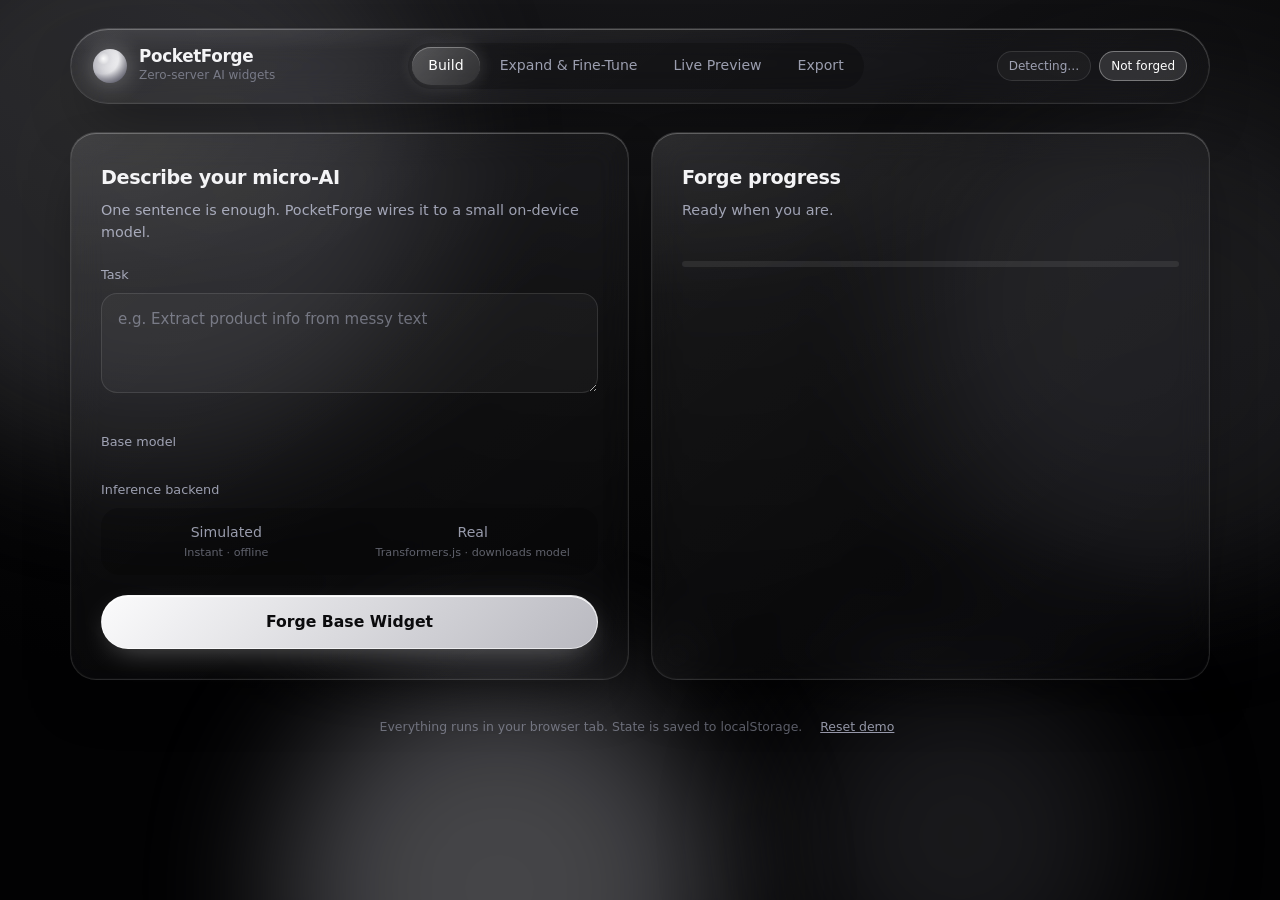
==== commit 0a93615b: "Teacher: provider presets (Gemini/OpenAI/OpenRouter/Ollama) and visible request destination Co-Autho" ====
--- a/index.html
+++ b/index.html
@@ -78,6 +78,7 @@
       <!-- ───────────── 2 · EXPAND ───────────── -->
       <section id="tab-expand" class="panel" role="tabpanel" hidden>
         <div class="grid two">
+         <div class="stack">
           <div class="glass card">
             <h2>Expand &amp; Fine-Tune Model</h2>
             <p class="sub">Teach your widget new behavior. Your data is genuinely used: as learned patterns in Simulated mode, and as few-shot context in Real mode.</p>
@@ -102,6 +103,48 @@
             <button class="btn primary big" id="patch-btn">Update &amp; Patch Model</button>
             <p class="hint" id="patch-lock" hidden>Forge a base widget first.</p>
           </div>
+
+          <!-- Optional AI Teacher: a stronger LLM that generates data, diagnoses failures and judges replies -->
+          <div class="glass card" id="teacher-card">
+            <h2>AI Teacher <em class="opt">optional</em></h2>
+            <p class="sub">Connect Claude or any OpenAI-compatible model to generate training data, diagnose failed tests and judge replies. Uses an API key, since Claude Code / Codex logins can't be used from a web page.</p>
+            <div class="seg" id="t-provider" role="radiogroup" aria-label="Teacher provider">
+              <button role="radio" data-prov="anthropic">Anthropic<small>Claude API</small></button>
+              <button role="radio" data-prov="openai">OpenAI-compatible<small>OpenAI · OpenRouter · Ollama</small></button>
+              <button role="radio" data-prov="cli">Local CLI<small>Claude Code · Codex, no key</small></button>
+            </div>
+            <label class="field tgap"><span id="t-key-label">API key</span><input type="password" id="t-key" autocomplete="off" placeholder="sk-…"></label>
+            <label class="field" id="t-model-wrap"><span>Model</span><input type="text" id="t-model" autocomplete="off"></label>
+            <div id="t-cli-wrap" hidden>
+              <label class="field"><span>CLI tool</span><select id="t-tool"><option value="claude">Claude Code (claude)</option><option value="codex">Codex (codex), experimental</option></select></label>
+              <label class="field"><span>Bridge URL</span><input type="text" id="t-bridge" autocomplete="off" placeholder="http://127.0.0.1:8787"></label>
+              <p class="hint">Start it in another terminal: <code>node bridge/bridge.js</code>, then paste the token it prints above.</p>
+            </div>
+            <div id="t-base-wrap">
+              <div class="chips" id="t-presets" aria-label="Provider presets">
+                <button type="button" data-preset="gemini">Gemini</button><button type="button" data-preset="openai">OpenAI</button>
+                <button type="button" data-preset="openrouter">OpenRouter</button><button type="button" data-preset="ollama">Ollama (local)</button>
+              </div>
+              <label class="field"><span>Base URL</span><input type="text" id="t-base" autocomplete="off" placeholder="https://api.openai.com/v1"></label>
+            </div>
+            <p class="hint" id="t-dest"></p>
+            <label class="check"><input type="checkbox" id="t-remember"> Remember key on this device <em>(otherwise cleared when the tab closes)</em></label>
+            <p class="hint">Privacy: using the teacher sends your task, rules, examples and any input you ask about to the provider you chose. Don't use real customer data.</p>
+            <div class="row">
+              <button class="btn ghost" id="t-connect">Save &amp; test</button>
+              <button class="btn ghost" id="t-gen">Generate training data</button>
+              <button class="btn ghost" id="t-diag">Review failures</button>
+              <button class="btn ghost" id="t-forget">Forget key</button>
+            </div>
+            <p class="hint" id="t-status" aria-live="polite"></p>
+            <div id="t-proposal" hidden>
+              <h3>Teacher suggestions <em class="opt">untick anything you don't want</em></h3>
+              <p class="sub tnotes" id="t-notes"></p>
+              <ul class="list props" id="t-list"></ul>
+              <button class="btn primary big" id="t-apply">Add selected to model</button>
+            </div>
+          </div>
+         </div>
 
           <div class="stack">
             <div class="glass card">
@@ -210,6 +253,7 @@
   <script src="js/engine.js"></script>
   <script src="js/starter.js"></script>
   <script src="js/tester.js"></script>
+  <script src="js/teacher.js"></script>
   <script src="js/trainer.js"></script>
   <script src="js/exporter.js"></script>
   <script src="js/ui.js"></script>
--- a/styles.css
+++ b/styles.css
@@ -78,7 +78,7 @@
 .field{display:block;margin-bottom:20px}
 .field>span{display:block;font-size:.8rem;font-weight:500;color:var(--muted);margin-bottom:8px}
 .field>span em{font-style:normal;color:var(--faint);font-weight:400;margin-left:6px}
-textarea,input[type=text]{
+textarea,input[type=text],input[type=password]{
   width:100%;resize:vertical;padding:14px 16px;border-radius:16px;border:1px solid var(--stroke);
   background:var(--field);color:var(--text);font:inherit;outline:none;transition:.25s var(--ease)}
 textarea::placeholder{color:var(--faint)}
@@ -224,3 +224,21 @@
 .fb button:hover:not(:disabled){color:#fff;border-color:rgba(255,255,255,.4)}
 .fb button:disabled{opacity:.7;cursor:default}
 .fixbox{width:100%;margin-top:10px;font:.78rem ui-monospace,Menlo,Consolas,monospace;padding:10px;border-radius:12px;min-height:80px}
+
+/* AI Teacher card */
+.opt{font-style:normal;font-size:.7rem;font-weight:400;color:var(--faint);margin-left:8px;text-transform:none;letter-spacing:0}
+.tgap{margin-top:16px}
+.check{display:flex;gap:8px;align-items:center;font-size:.8rem;color:var(--muted);margin:-4px 0 12px}.check em{font-style:normal;color:var(--faint)}
+.check input{accent-color:#fff}
+.tnotes{margin:0 0 12px}
+.list.props{max-height:280px;margin-bottom:14px}
+.list.props li{justify-content:flex-start;align-items:flex-start;gap:10px}
+.list.props li span{white-space:normal;overflow:visible}
+.list.props b{font-weight:500;color:#fff;margin-right:6px;font-size:.7rem;text-transform:uppercase;letter-spacing:.06em}
+.list.props input{accent-color:#fff;margin-top:3px}
+.fb small{align-self:center;color:var(--faint);font-size:.72rem}
+
+#t-provider{grid-template-columns:repeat(3,1fr)}
+#t-provider button{padding:10px 6px;font-size:.82rem}
+select{width:100%;padding:12px 14px;border-radius:16px;border:1px solid var(--stroke);background:var(--field);color:var(--text);font:inherit;outline:none}
+select option{background:#111113;color:#f4f4f6}
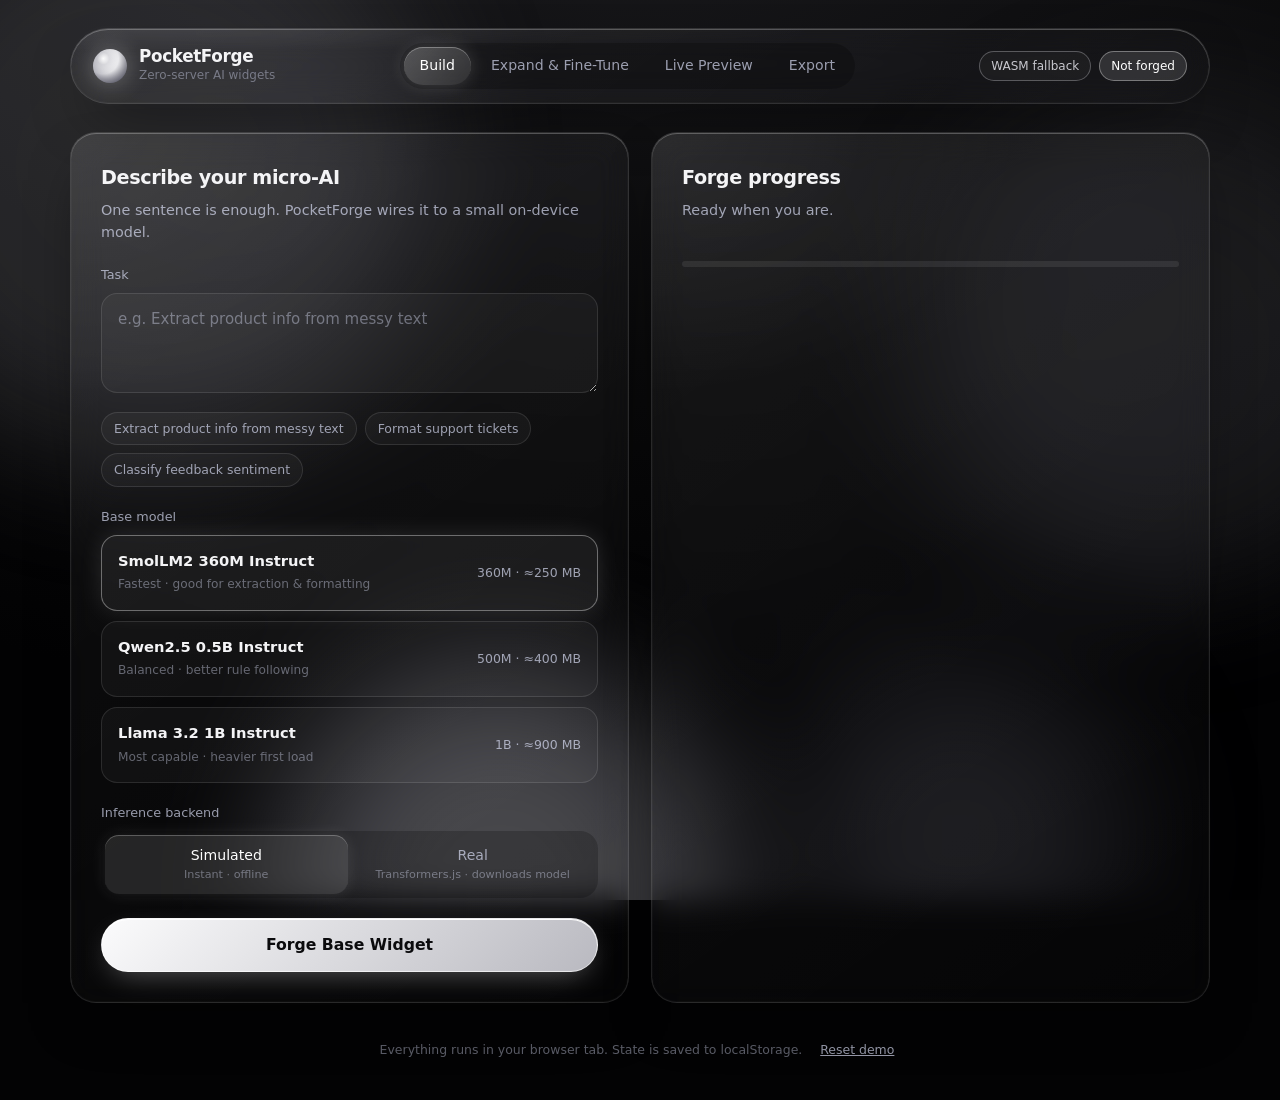
==== commit 4030bcc3: "Remove AI Teacher and bridge; forge now auto-tests and auto-fixes failures Co-Authored-By: Claude So" ====
--- a/index.html
+++ b/index.html
@@ -78,7 +78,6 @@
       <!-- ───────────── 2 · EXPAND ───────────── -->
       <section id="tab-expand" class="panel" role="tabpanel" hidden>
         <div class="grid two">
-         <div class="stack">
           <div class="glass card">
             <h2>Expand &amp; Fine-Tune Model</h2>
             <p class="sub">Teach your widget new behavior. Your data is genuinely used: as learned patterns in Simulated mode, and as few-shot context in Real mode.</p>
@@ -104,47 +103,6 @@
             <p class="hint" id="patch-lock" hidden>Forge a base widget first.</p>
           </div>
 
-          <!-- Optional AI Teacher: a stronger LLM that generates data, diagnoses failures and judges replies -->
-          <div class="glass card" id="teacher-card">
-            <h2>AI Teacher <em class="opt">optional</em></h2>
-            <p class="sub">Connect Claude or any OpenAI-compatible model to generate training data, diagnose failed tests and judge replies. Uses an API key, since Claude Code / Codex logins can't be used from a web page.</p>
-            <div class="seg" id="t-provider" role="radiogroup" aria-label="Teacher provider">
-              <button role="radio" data-prov="anthropic">Anthropic<small>Claude API</small></button>
-              <button role="radio" data-prov="openai">OpenAI-compatible<small>OpenAI · OpenRouter · Ollama</small></button>
-              <button role="radio" data-prov="cli">Local CLI<small>Claude Code · Codex, no key</small></button>
-            </div>
-            <label class="field tgap"><span id="t-key-label">API key</span><input type="password" id="t-key" autocomplete="off" placeholder="sk-…"></label>
-            <label class="field" id="t-model-wrap"><span>Model</span><input type="text" id="t-model" autocomplete="off"></label>
-            <div id="t-cli-wrap" hidden>
-              <label class="field"><span>CLI tool</span><select id="t-tool"><option value="claude">Claude Code (claude)</option><option value="codex">Codex (codex), experimental</option></select></label>
-              <label class="field"><span>Bridge URL</span><input type="text" id="t-bridge" autocomplete="off" placeholder="http://127.0.0.1:8787"></label>
-              <p class="hint">Start it in another terminal: <code>node bridge/bridge.js</code>, then paste the token it prints above.</p>
-            </div>
-            <div id="t-base-wrap">
-              <div class="chips" id="t-presets" aria-label="Provider presets">
-                <button type="button" data-preset="gemini">Gemini</button><button type="button" data-preset="openai">OpenAI</button>
-                <button type="button" data-preset="openrouter">OpenRouter</button><button type="button" data-preset="ollama">Ollama (local)</button>
-              </div>
-              <label class="field"><span>Base URL</span><input type="text" id="t-base" autocomplete="off" placeholder="https://api.openai.com/v1"></label>
-            </div>
-            <p class="hint" id="t-dest"></p>
-            <label class="check"><input type="checkbox" id="t-remember"> Remember key on this device <em>(otherwise cleared when the tab closes)</em></label>
-            <p class="hint">Privacy: using the teacher sends your task, rules, examples and any input you ask about to the provider you chose. Don't use real customer data.</p>
-            <div class="row">
-              <button class="btn ghost" id="t-connect">Save &amp; test</button>
-              <button class="btn ghost" id="t-gen">Generate training data</button>
-              <button class="btn ghost" id="t-diag">Review failures</button>
-              <button class="btn ghost" id="t-forget">Forget key</button>
-            </div>
-            <p class="hint" id="t-status" aria-live="polite"></p>
-            <div id="t-proposal" hidden>
-              <h3>Teacher suggestions <em class="opt">untick anything you don't want</em></h3>
-              <p class="sub tnotes" id="t-notes"></p>
-              <ul class="list props" id="t-list"></ul>
-              <button class="btn primary big" id="t-apply">Add selected to model</button>
-            </div>
-          </div>
-         </div>
 
           <div class="stack">
             <div class="glass card">
@@ -166,6 +124,7 @@
               </div>
               <div class="score"><b id="score-num">—</b><div class="bar"><i id="score-bar"></i></div></div>
               <ul class="list tests" id="test-list"></ul>
+              <label class="check"><input type="checkbox" id="auto-fix" checked> Auto-fix failures after forging <em>(teaches the failed held-out cases, then re-tests)</em></label>
               <button class="btn ghost" id="fix-btn" hidden>Copy failures into examples</button>
             </div>
 
@@ -253,7 +212,6 @@
   <script src="js/engine.js"></script>
   <script src="js/starter.js"></script>
   <script src="js/tester.js"></script>
-  <script src="js/teacher.js"></script>
   <script src="js/trainer.js"></script>
   <script src="js/exporter.js"></script>
   <script src="js/ui.js"></script>
--- a/styles.css
+++ b/styles.css
@@ -225,20 +225,6 @@
 .fb button:disabled{opacity:.7;cursor:default}
 .fixbox{width:100%;margin-top:10px;font:.78rem ui-monospace,Menlo,Consolas,monospace;padding:10px;border-radius:12px;min-height:80px}
 
-/* AI Teacher card */
-.opt{font-style:normal;font-size:.7rem;font-weight:400;color:var(--faint);margin-left:8px;text-transform:none;letter-spacing:0}
-.tgap{margin-top:16px}
-.check{display:flex;gap:8px;align-items:center;font-size:.8rem;color:var(--muted);margin:-4px 0 12px}.check em{font-style:normal;color:var(--faint)}
-.check input{accent-color:#fff}
-.tnotes{margin:0 0 12px}
-.list.props{max-height:280px;margin-bottom:14px}
-.list.props li{justify-content:flex-start;align-items:flex-start;gap:10px}
-.list.props li span{white-space:normal;overflow:visible}
-.list.props b{font-weight:500;color:#fff;margin-right:6px;font-size:.7rem;text-transform:uppercase;letter-spacing:.06em}
-.list.props input{accent-color:#fff;margin-top:3px}
+.check{display:flex;gap:8px;align-items:flex-start;font-size:.8rem;color:var(--muted);margin:0 0 12px}.check em{font-style:normal;color:var(--faint)}
+.check input{accent-color:#fff;margin-top:3px}
 .fb small{align-self:center;color:var(--faint);font-size:.72rem}
-
-#t-provider{grid-template-columns:repeat(3,1fr)}
-#t-provider button{padding:10px 6px;font-size:.82rem}
-select{width:100%;padding:12px 14px;border-radius:16px;border:1px solid var(--stroke);background:var(--field);color:var(--text);font:inherit;outline:none}
-select option{background:#111113;color:#f4f4f6}
